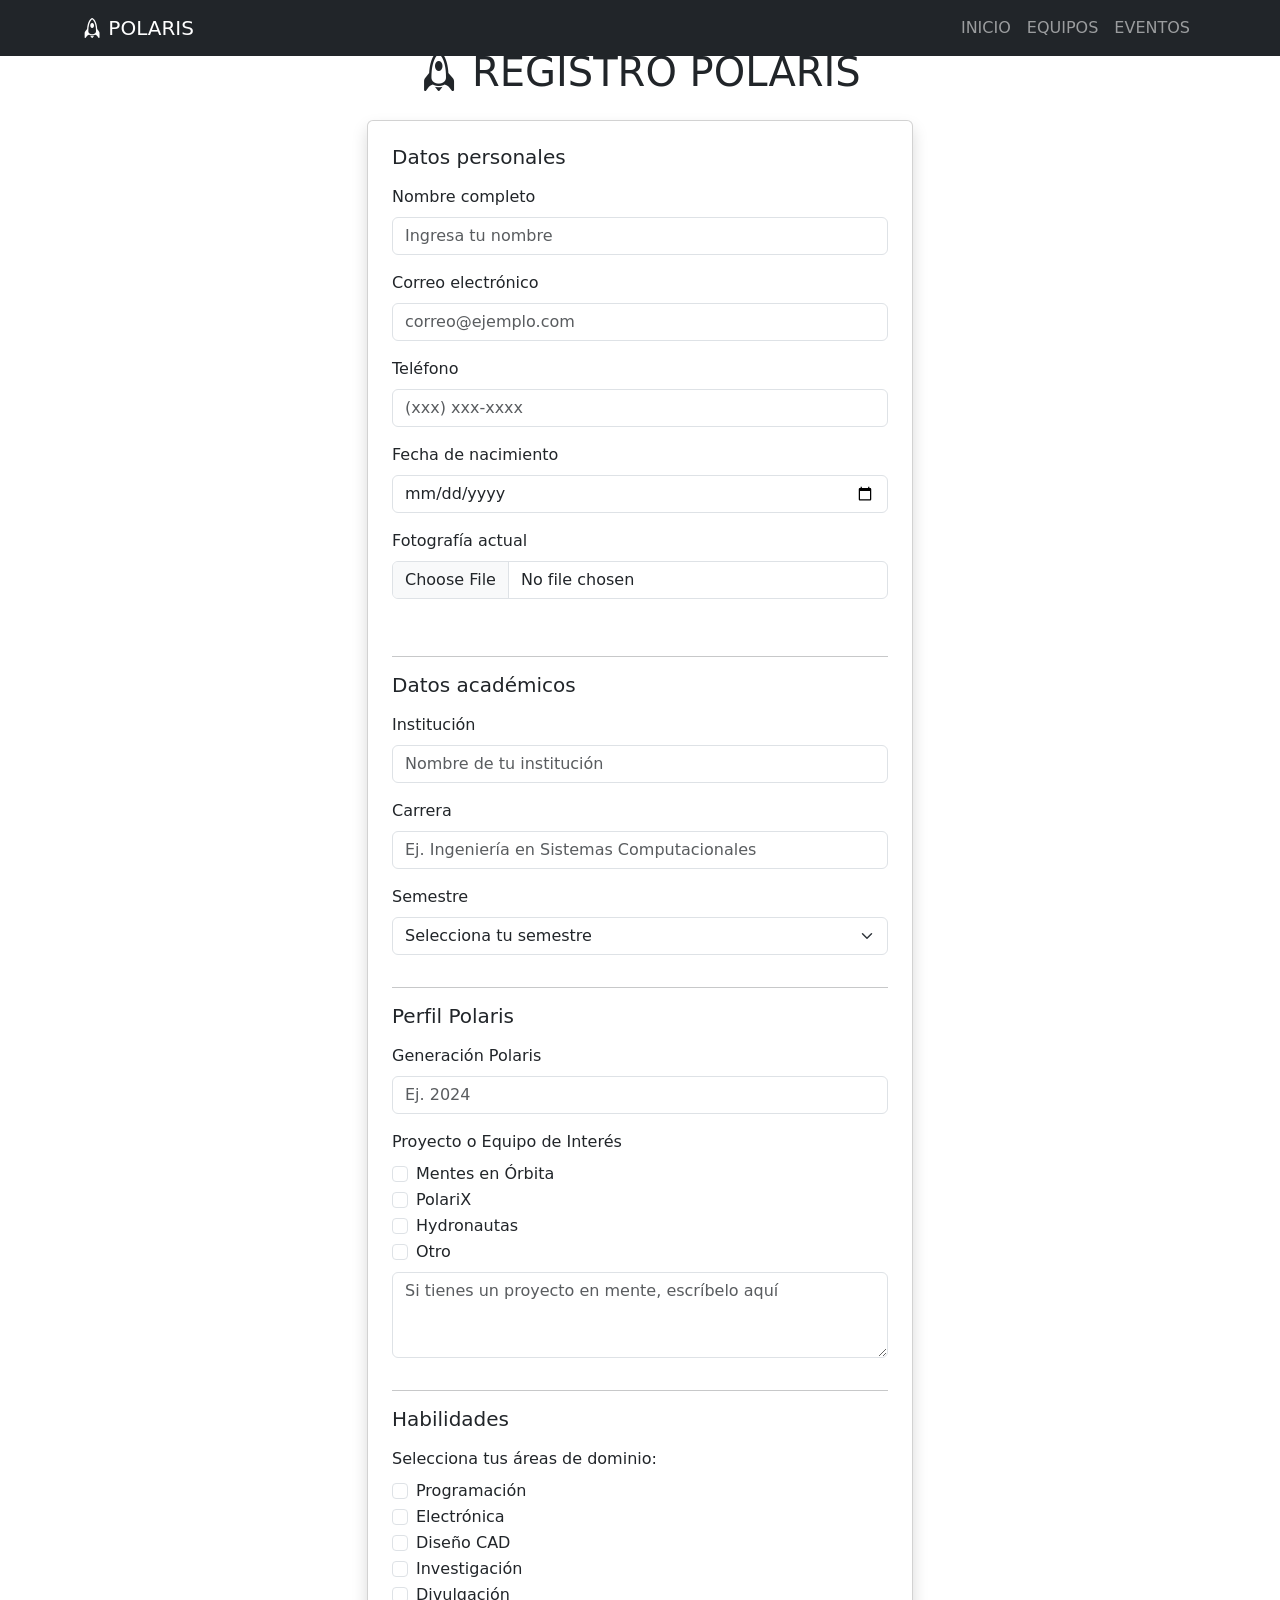
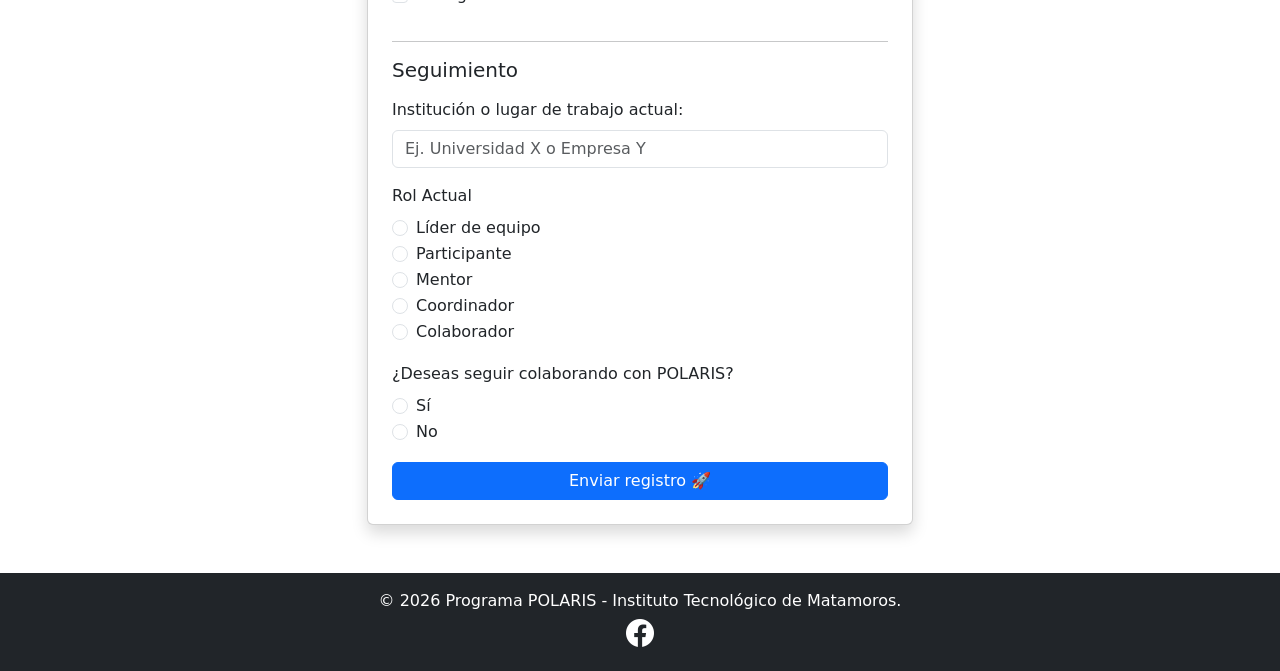
==== registro.html @ 846aed20 "feat: agregar inputs avanzados al formulario de membresía POLARIS" ====
<!DOCTYPE html>
<html lang="es">
    <head>
        <meta charset="UTF-8">
        <meta name="viewport" content="width=device-width, initial-scale=1.0">
        <title>Registro POLARIS</title>
        <link href="https://cdn.jsdelivr.net/npm/bootstrap@5.3.2/dist/css/bootstrap.min.css" rel="stylesheet">
        <link rel="stylesheet" href="https://cdn.jsdelivr.net/npm/bootstrap-icons@1.11.0/font/bootstrap-icons.css">
        <link rel="stylesheet" href="CSS/styles.css">
    </head>

    <body class="registro-page">
        <!-- Navbar -->
        <nav class="navbar navbar-expand-lg navbar-dark bg-dark fixed-top">
            <div class="container">
                <a class="navbar-brand" href="#">
                    <i class="bi bi-rocket"></i> POLARIS
                </a>

                <button class="navbar-toggler" type="button" data-bs-toggle="collapse" data-bs-target="#menu">
                    <span class="navbar-toggler-icon"></span>
                </button>

                <div class="collapse navbar-collapse" id="menu">
                    <ul class="navbar-nav ms-auto">
                        <li class="nav-item"><a class="nav-link" href="index.html">INICIO</a></li>
                        <li class="nav-item"><a class="nav-link" href="#equipos">EQUIPOS</a></li>
                        <li class="nav-item"><a class="nav-link" href="#eventos">EVENTOS</a></li>
                    </ul>
                </div>
            </div>
        </nav>

                     <!-- Formulario -->
                    <section class="py-5">
                        <div class="container">
                        <h1 class="text-center mb-4 bi-rocket titulo-registroP"> REGISTRO POLARIS </h1>
                        <div class="row justify-content-center">
                            <div class="col-md-6">
                                <form class="card p-4 shadow">

                    <!-- Datos personales -->
                    <h5 class="mb-3">Datos personales</h5>

                    <div class="mb-3">
                        <label class="form-label">Nombre completo</label>
                        <input type="text" class="form-control" placeholder="Ingresa tu nombre" required>
                    </div>

                    <div class="mb-3">
                        <label class="form-label">Correo electrónico</label>
                        <input type="email" class="form-control" placeholder="correo@ejemplo.com" required>
                    </div>

                    <div class="mb-3">
                        <label class="form-label">Teléfono</label>
                        <input type="tel" class="form-control" placeholder="(xxx) xxx-xxxx" required>
                    </div>

                    <div class="mb-3">
                        <label class="form-label">Fecha de nacimiento</label>
                        <input type="date" class="form-control" required>
                    </div>
                
                    <div class="mb-3">
                        <label class="form-label">Fotografía actual</label>
                        <input type="file" class="form-control" accept="image/*">
                        <div class="form-text text-white">Sube una foto tipo perfil (JPG o PNG)</div>
                    </div> <hr>

                    <!-- Datos académicos -->
                    <h5 class="mb-3">Datos académicos</h5>

                    <div class="mb-3">
                        <label class="form-label">Institución</label>
                        <input type="text" class="form-control" placeholder="Nombre de tu institución" required>
                    </div>

                    <div class="mb-3">
                        <label class="form-label">Carrera</label>
                        <input type="text" class="form-control" placeholder="Ej. Ingeniería en Sistemas Computacionales" required>
                    </div>
                    
                    <div class="mb-3">
                        <label class="form-label">Semestre</label>
                        <select class="form-select" required>
                            <option selected disabled>Selecciona tu semestre</option>
                            <option>1er Semestre</option>
                            <option>2do Semestre</option>
                            <option>3er Semestre</option>
                            <option>4to Semestre</option>
                            <option>5to Semestre</option>
                            <option>6to Semestre</option>
                            <option>7mo Semestre</option>
                            <option>8vo Semestre</option>
                            <option>9no Semestre</option>
                            <option>10mo Semestre</option>
                            <option>11vo Semestre</option>
                            <option>12vo Semestre</option>
                        </select>
                    </div>

                    <!-- Perfil Polaris -->
                    <hr>
                    <h5 class="mb-3">Perfil Polaris</h5>
                    
                    <div class="mb-3">
                        <label class="form-label">Generación Polaris</label>
                        <input type="number" class="form-control" placeholder="Ej. 2024" min="2000" max="2100" required>
                    </div>

                <div class="mb-3">
                    <div class="form-group">
                        <label class="form-label">Proyecto o Equipo de Interés</label>

                        <div class="form-check">
                            <input class="form-check-input" type="checkbox" name="equipo" id="orbita" value="orbita">
                            <label class="form-check-label" for="orbita">Mentes en Órbita</label>
                        </div>
                        
                        <div class="form-check">
                            <input class="form-check-input" type="checkbox" name="equipo" id="polarix" value="polarix">
                            <label class="form-check-label" for="polarix">PolariX</label>
                        </div>
                        
                        <div class="form-check">
                            <input class="form-check-input" type="checkbox" name="equipo" id="hydro" value="hydro">
                            <label class="form-check-label" for="hydro">Hydronautas</label>
                        </div>

                        <div class="form-check">
                            <input class="form-check-input" type="checkbox" name="equipo" id="otro" value="otro">
                            <label class="form-check-label" for="otro">Otro</label>
                        </div>

                        <textarea class="form-control mt-2" rows="3" placeholder="Si tienes un proyecto en mente, escríbelo aquí"></textarea>
                    </div>
                </div>

                    <!-- Habilidades -->
                    <hr>
                    <h5 class="mb-3">Habilidades</h5>
                    <div class="mb-3">
                        <div class="form-group">
                            <label class="form-label">Selecciona tus áreas de dominio:</label>
                            <div class="checkbox-group">

                                <div class="form-check">
                                    <input class="form-check-input" type="checkbox" id="fprogramacion" name="habilidades" value="programacion">
                                    <label class="form-check-label" for="fprogramacion">Programación</label>
                                </div>

                                <div class="form-check">
                                    <input class="form-check-input" type="checkbox" id="felectronica" name="habilidades" value="electronica">
                                    <label class="form-check-label" for="felectronica">Electrónica</label>
                                </div>

                                <div class="form-check">
                                    <input class="form-check-input" type="checkbox" id="fcad" name="habilidades" value="cad">
                                    <label class="form-check-label" for="fcad">Diseño CAD</label>
                                </div>

                                <div class="form-check">
                                    <input class="form-check-input" type="checkbox" id="finvestigacion" name="habilidades" value="investigacion">
                                    <label class="form-check-label" for="finvestigacion">Investigación</label>
                                </div>

                                <div class="form-check">
                                    <input class="form-check-input" type="checkbox" id="fdivulgacion" name="habilidades" value="divulgacion">
                                    <label class="form-check-label" for="fdivulgacion">Divulgación</label>
                                </div>

                            </div>
                        </div>
                    </div>
                    
                    <!-- Seguimiento -->
                    <hr><h5 class="mb-3">Seguimiento</h5>

                    <div class="mb-3">
                        <label class="form-label">Institución o lugar de trabajo actual:</label>
                        <input type="text" class="form-control" placeholder="Ej. Universidad X o Empresa Y" required>
                    </div> 

                    <div class="mb-3">
                        <label class="form-label">Rol Actual</label>

                        <div class="form-check">
                            <input class="form-check-input" type="radio" name="rol" value="lider">
                            <label class="form-check-label">Líder de equipo</label>
                        </div>

                        <div class="form-check">
                            <input class="form-check-input" type="radio" name="rol" value="participante">
                            <label class="form-check-label">Participante</label>
                        </div>

                        <div class="form-check">
                            <input class="form-check-input" type="radio" name="rol" value="mentor">
                            <label class="form-check-label">Mentor</label>
                        </div>

                        <div class="form-check">
                            <input class="form-check-input" type="radio" name="rol" value="coordinador">
                            <label class="form-check-label">Coordinador</label>
                        </div>

                        <div class="form-check">
                            <input class="form-check-input" type="radio" name="rol" value="colaborador">
                            <label class="form-check-label">Colaborador</label>
                        </div>

                    </div> 

                    <div class="mb-3">
                        <label class="form-label">¿Deseas seguir colaborando con POLARIS?</label>

                        <div class="form-check">
                            <input class="form-check-input" type="radio" name="interes" value="si">
                            <label class="form-check-label">Sí</label>
                        </div>

                        <div class="form-check">
                            <input class="form-check-input" type="radio" name="interes" value="no">
                            <label class="form-check-label">No</label>
                        </div>
                    </div> 
                    <div class="d-grid">
                        <button type="submit" class="btn btn-primary">Enviar registro 🚀</button>
                    </div>
                </form>
            </div>
        </div>
    </div>
</section>

        <!-- Footer -->
        <footer class="bg-dark text-white text-center py-3">
            <p class="mb-0">© 2026 Programa POLARIS - Instituto Tecnológico de Matamoros.</p>
            <div class="d-flex gap-3 justify-content-center">
                <a href="https://www.facebook.com/TecNM.Matamoros" class="text-white fs-3">
                    <i class="bi bi-facebook"></i>
                </a>
            </div>
        </footer>

        <script src="https://cdn.jsdelivr.net/npm/bootstrap@5.3.2/dist/js/bootstrap.bundle.min.js"></script>

    </body>
</html>
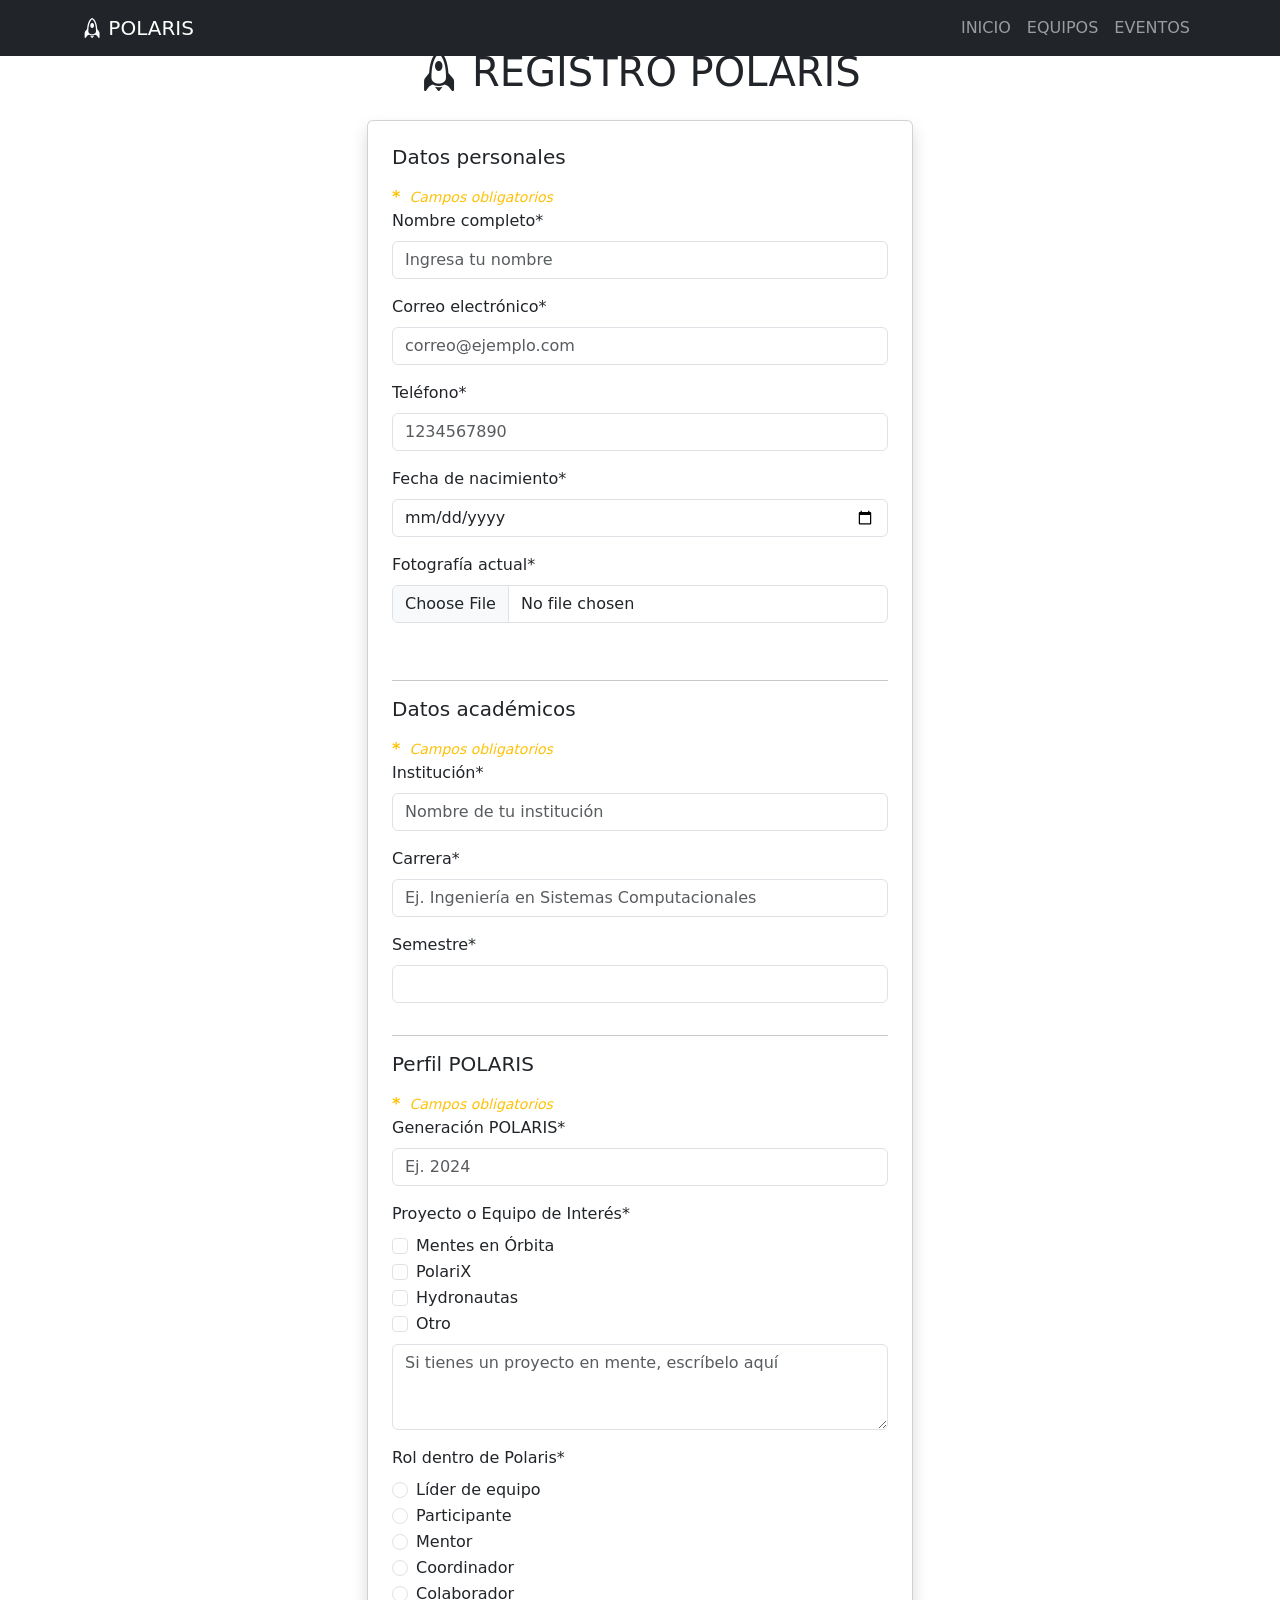
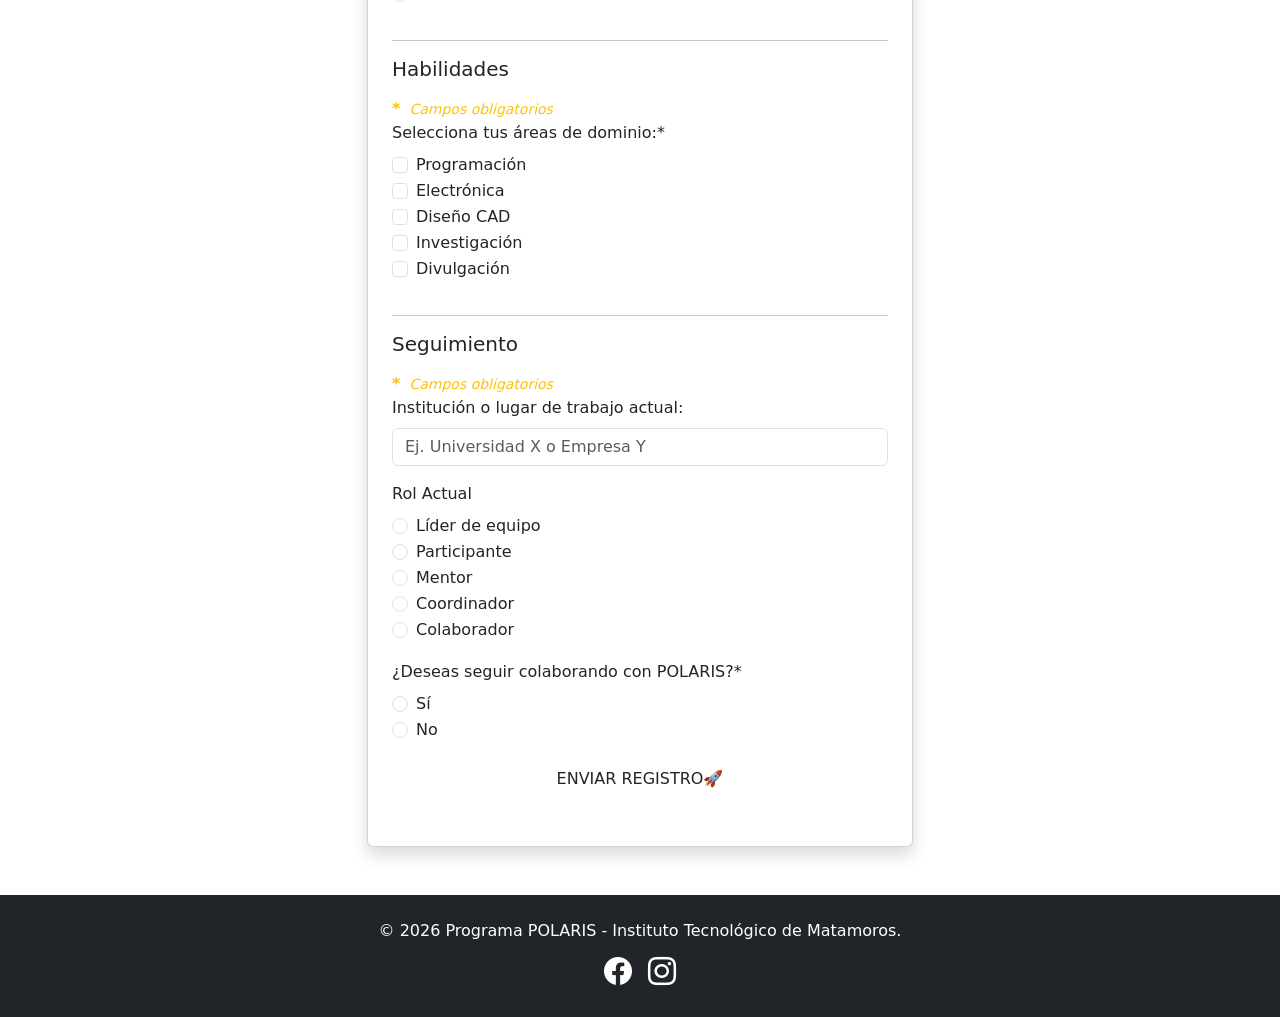
==== commit 93cd6ada: "feat: Implementar validación HTML en formulario POLARIS" ====
--- a/registro.html
+++ b/registro.html
@@ -10,11 +10,12 @@
     </head>
 
     <body class="registro-page">
+
         <!-- Navbar -->
         <nav class="navbar navbar-expand-lg navbar-dark bg-dark fixed-top">
             <div class="container">
-                <a class="navbar-brand" href="#">
-                    <i class="bi bi-rocket"></i> POLARIS
+                <a class="navbar-brand" href="index.html">
+                    <i class="bi bi-rocket"></i> POLARIS 
                 </a>
 
                 <button class="navbar-toggler" type="button" data-bs-toggle="collapse" data-bs-target="#menu">
@@ -37,81 +38,83 @@
                         <h1 class="text-center mb-4 bi-rocket titulo-registroP"> REGISTRO POLARIS </h1>
                         <div class="row justify-content-center">
                             <div class="col-md-6">
-                                <form class="card p-4 shadow">
+                                <form id="formRegistro" class="card p-4 shadow" >
 
                     <!-- Datos personales -->
                     <h5 class="mb-3">Datos personales</h5>
-
-                    <div class="mb-3">
-                        <label class="form-label">Nombre completo</label>
+                    
+                    <div class="d-inline-block text-warning">
+                        <span class="fw-bold me-1">*</span>
+                        <i><small>Campos obligatorios</small></i>
+                    </div>
+
+                    <div class="mb-3">
+                        <label class="form-label">Nombre completo<span class="campo-obligatorio">*</span></label>
                         <input type="text" class="form-control" placeholder="Ingresa tu nombre" required>
                     </div>
 
                     <div class="mb-3">
-                        <label class="form-label">Correo electrónico</label>
+                        <label class="form-label">Correo electrónico<span class="campo-obligatorio">*</span></label>
                         <input type="email" class="form-control" placeholder="correo@ejemplo.com" required>
                     </div>
 
                     <div class="mb-3">
-                        <label class="form-label">Teléfono</label>
-                        <input type="tel" class="form-control" placeholder="(xxx) xxx-xxxx" required>
-                    </div>
-
-                    <div class="mb-3">
-                        <label class="form-label">Fecha de nacimiento</label>
+                        <label class="form-label">Teléfono<span class="campo-obligatorio">*</span></label>
+                        <input type="tel" class="form-control" pattern="[0-9]{10}" placeholder="1234567890" required>
+                    </div>
+
+                    <div class="mb-3">
+                        <label class="form-label">Fecha de nacimiento<span class="campo-obligatorio">*</span></label>
                         <input type="date" class="form-control" required>
                     </div>
                 
                     <div class="mb-3">
-                        <label class="form-label">Fotografía actual</label>
-                        <input type="file" class="form-control" accept="image/*">
+                        <label class="form-label">Fotografía actual<span class="campo-obligatorio">*</span></label>
+                        <input type="file" class="form-control" accept="image/*" required>
                         <div class="form-text text-white">Sube una foto tipo perfil (JPG o PNG)</div>
                     </div> <hr>
 
                     <!-- Datos académicos -->
                     <h5 class="mb-3">Datos académicos</h5>
 
-                    <div class="mb-3">
-                        <label class="form-label">Institución</label>
+                    <div class="d-inline-block text-warning">
+                        <span class="fw-bold me-1">*</span>
+                        <i><small>Campos obligatorios</small></i>
+                    </div>
+
+                    <div class="mb-3">
+                        <label class="form-label">Institución<span class="campo-obligatorio">*</span></label>
                         <input type="text" class="form-control" placeholder="Nombre de tu institución" required>
                     </div>
 
                     <div class="mb-3">
-                        <label class="form-label">Carrera</label>
+                        <label class="form-label">Carrera<span class="campo-obligatorio">*</span></label>
                         <input type="text" class="form-control" placeholder="Ej. Ingeniería en Sistemas Computacionales" required>
                     </div>
                     
-                    <div class="mb-3">
-                        <label class="form-label">Semestre</label>
-                        <select class="form-select" required>
-                            <option selected disabled>Selecciona tu semestre</option>
-                            <option>1er Semestre</option>
-                            <option>2do Semestre</option>
-                            <option>3er Semestre</option>
-                            <option>4to Semestre</option>
-                            <option>5to Semestre</option>
-                            <option>6to Semestre</option>
-                            <option>7mo Semestre</option>
-                            <option>8vo Semestre</option>
-                            <option>9no Semestre</option>
-                            <option>10mo Semestre</option>
-                            <option>11vo Semestre</option>
-                            <option>12vo Semestre</option>
-                        </select>
-                    </div>
+                   <div class="mb-3">
+                        <label class="form-label">Semestre<span class="campo-obligatorio">*</span></label>
+                        <input type="number" class="form-control" min="1" max="12" required>
+                    </div>
+                    
 
                     <!-- Perfil Polaris -->
                     <hr>
-                    <h5 class="mb-3">Perfil Polaris</h5>
-                    
-                    <div class="mb-3">
-                        <label class="form-label">Generación Polaris</label>
+                    <h5 class="mb-3">Perfil POLARIS</h5>
+                    
+                    <div class="d-inline-block text-warning">
+                        <span class="fw-bold me-1">*</span>
+                        <i><small>Campos obligatorios</small></i>
+                    </div>
+
+                    <div class="mb-3">
+                        <label class="form-label">Generación POLARIS<span class="campo-obligatorio">*</span></label>
                         <input type="number" class="form-control" placeholder="Ej. 2024" min="2000" max="2100" required>
                     </div>
 
                 <div class="mb-3">
                     <div class="form-group">
-                        <label class="form-label">Proyecto o Equipo de Interés</label>
+                        <label class="form-label">Proyecto o Equipo de Interés<span class="campo-obligatorio" >*</span></label>
 
                         <div class="form-check">
                             <input class="form-check-input" type="checkbox" name="equipo" id="orbita" value="orbita">
@@ -132,17 +135,53 @@
                             <input class="form-check-input" type="checkbox" name="equipo" id="otro" value="otro">
                             <label class="form-check-label" for="otro">Otro</label>
                         </div>
-
-                        <textarea class="form-control mt-2" rows="3" placeholder="Si tienes un proyecto en mente, escríbelo aquí"></textarea>
+                        <textarea name="otro_texto" class="form-control mt-2" rows="3" 
+                        placeholder="Si tienes un proyecto en mente, escríbelo aquí"></textarea>
                     </div>
                 </div>
+
+                    <div class="mb-3">
+                        <label class="form-label">Rol dentro de Polaris<span class="campo-obligatorio">*</span></label>
+                       
+                        <div class="form-check">
+                            <input class="form-check-input" type="radio" name="rolpolaris" value="lider" required>
+                            <label class="form-check-label">Líder de equipo</label>
+                        </div>
+
+                        <div class="form-check">
+                            <input class="form-check-input" type="radio" name="rolpolaris" value="participante">
+                            <label class="form-check-label">Participante</label>
+                        </div>
+
+                        <div class="form-check">
+                            <input class="form-check-input" type="radio" name="rolpolaris" value="mentor">
+                            <label class="form-check-label">Mentor</label>
+                        </div>
+
+                        <div class="form-check">
+                            <input class="form-check-input" type="radio" name="rolpolaris" value="coordinador">
+                            <label class="form-check-label">Coordinador</label>
+                        </div>
+
+                        <div class="form-check">
+                            <input class="form-check-input" type="radio" name="rolpolaris" value="colaborador">
+                            <label class="form-check-label">Colaborador</label>
+                        </div>
+
+                    </div> 
 
                     <!-- Habilidades -->
                     <hr>
                     <h5 class="mb-3">Habilidades</h5>
+
+                    <div class="d-inline-block text-warning">
+                        <span class="fw-bold me-1">*</span>
+                        <i><small>Campos obligatorios</small></i>
+                    </div>
+
                     <div class="mb-3">
                         <div class="form-group">
-                            <label class="form-label">Selecciona tus áreas de dominio:</label>
+                            <label class="form-label">Selecciona tus áreas de dominio:<span class="campo-obligatorio">*</span></label>
                             <div class="checkbox-group">
 
                                 <div class="form-check">
@@ -177,9 +216,14 @@
                     <!-- Seguimiento -->
                     <hr><h5 class="mb-3">Seguimiento</h5>
 
+                    <div class="d-inline-block text-warning">
+                        <span class="fw-bold me-1">*</span>
+                        <i><small>Campos obligatorios</small></i>
+                    </div>
+
                     <div class="mb-3">
                         <label class="form-label">Institución o lugar de trabajo actual:</label>
-                        <input type="text" class="form-control" placeholder="Ej. Universidad X o Empresa Y" required>
+                        <input type="text" class="form-control" placeholder="Ej. Universidad X o Empresa Y" maxlength="100">
                     </div> 
 
                     <div class="mb-3">
@@ -213,21 +257,23 @@
                     </div> 
 
                     <div class="mb-3">
-                        <label class="form-label">¿Deseas seguir colaborando con POLARIS?</label>
-
-                        <div class="form-check">
-                            <input class="form-check-input" type="radio" name="interes" value="si">
+                        <label class="form-label">¿Deseas seguir colaborando con POLARIS?<span class="campo-obligatorio">*</span></label>
+
+                        <div class="form-check">
+                            <input class="form-check-input" type="radio" name="interes" value="si" required>
                             <label class="form-check-label">Sí</label>
                         </div>
 
                         <div class="form-check">
-                            <input class="form-check-input" type="radio" name="interes" value="no">
+                            <input class="form-check-input" type="radio" name="interes" value="no" required>
                             <label class="form-check-label">No</label>
                         </div>
                     </div> 
                     <div class="d-grid">
-                        <button type="submit" class="btn btn-primary">Enviar registro 🚀</button>
-                    </div>
+                        <button type="submit" class="btn btn-registro">ENVIAR REGISTRO🚀</button>
+                    </div>
+                    <br>
+                    
                 </form>
             </div>
         </div>
@@ -235,15 +281,21 @@
 </section>
 
         <!-- Footer -->
-        <footer class="bg-dark text-white text-center py-3">
-            <p class="mb-0">© 2026 Programa POLARIS - Instituto Tecnológico de Matamoros.</p>
+        <footer class="bg-dark text-white text-center py-4">
+        <div class="container">
+            <p class="mb-2">© 2026 Programa POLARIS - Instituto Tecnológico de Matamoros.</p>
             <div class="d-flex gap-3 justify-content-center">
                 <a href="https://www.facebook.com/TecNM.Matamoros" class="text-white fs-3">
                     <i class="bi bi-facebook"></i>
                 </a>
+                <a href="https://www.instagram.com/tecnm.matamoros/" class="text-white fs-3">
+                    <i class="bi bi-instagram"></i>
+                </a>
             </div>
-        </footer>
-
+        </div>
+    </footer>
+
+        <script src="/JS/validaciones.js"></script>
         <script src="https://cdn.jsdelivr.net/npm/bootstrap@5.3.2/dist/js/bootstrap.bundle.min.js"></script>
 
     </body>
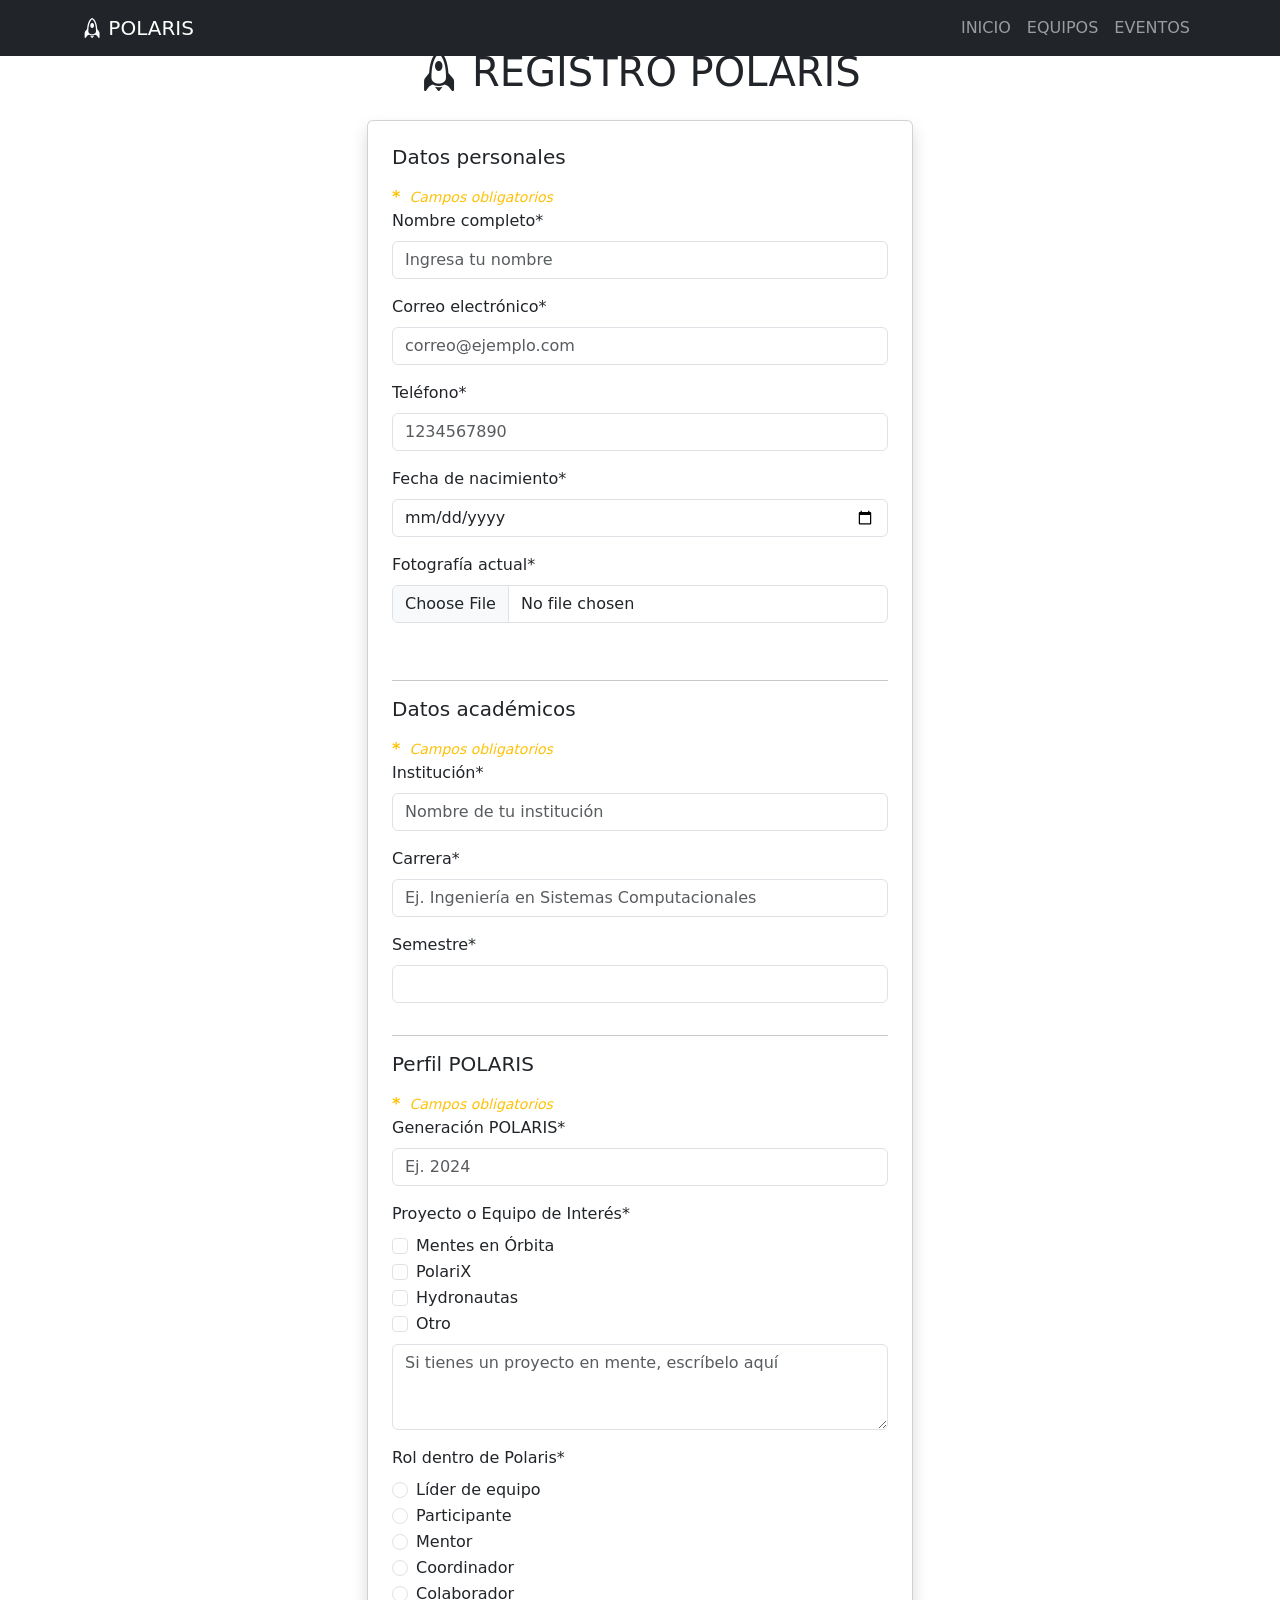
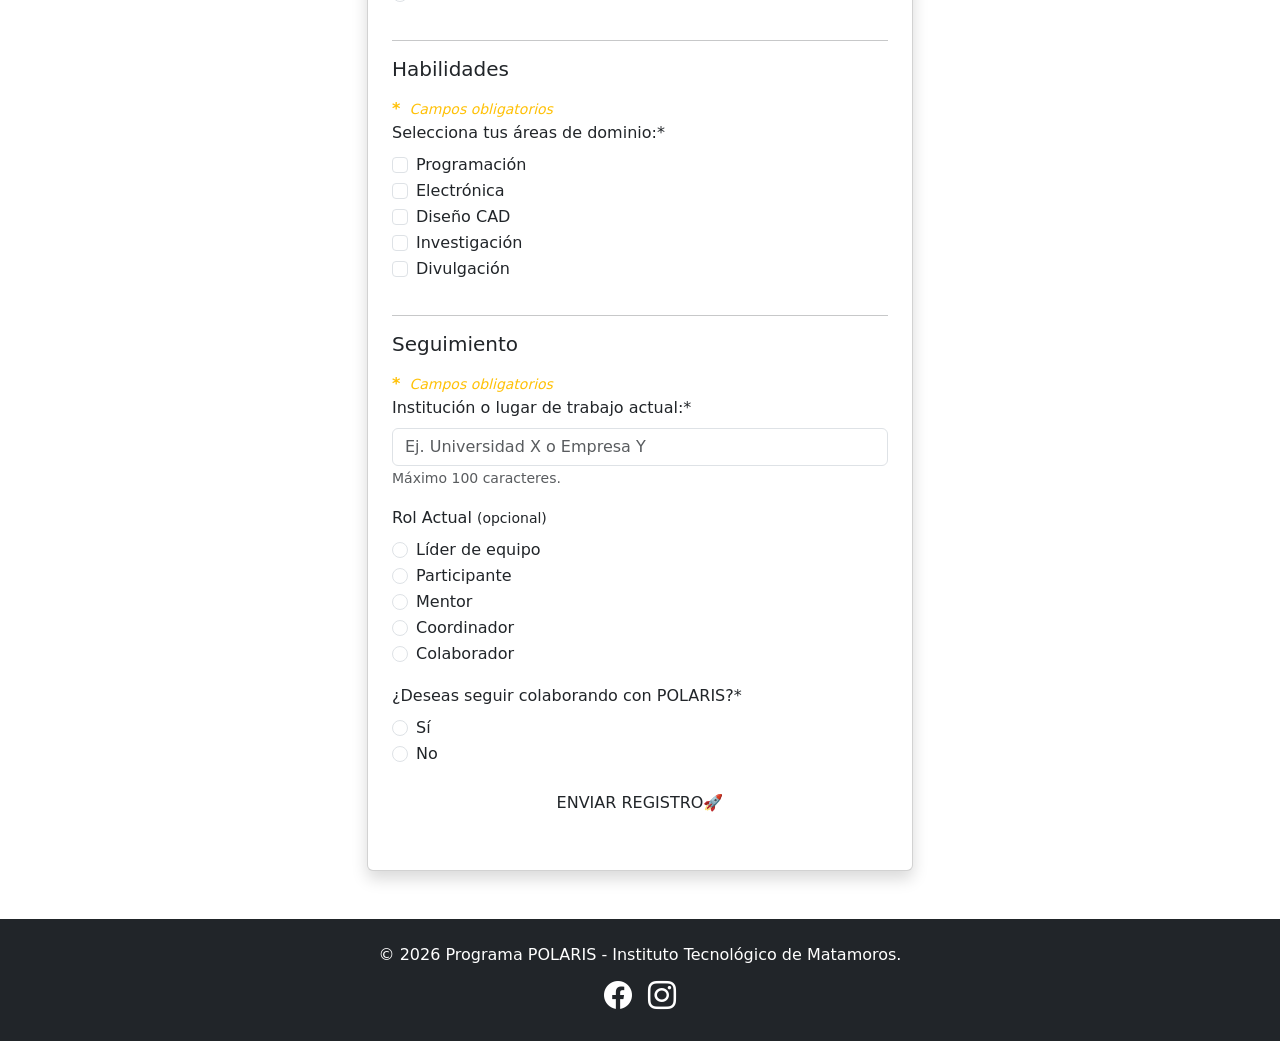
==== commit 83fd9341: "feat: agregar validación con JavaScript al formulario POLARIS" ====
--- a/registro.html
+++ b/registro.html
@@ -222,12 +222,13 @@
                     </div>
 
                     <div class="mb-3">
-                        <label class="form-label">Institución o lugar de trabajo actual:</label>
-                        <input type="text" class="form-control" placeholder="Ej. Universidad X o Empresa Y" maxlength="100">
+                        <label class="form-label">Institución o lugar de trabajo actual:<span class="campo-obligatorio">*</span></label>
+                        <input id="institucionTrabajo" type="text" class="form-control" placeholder="Ej. Universidad X o Empresa Y" maxlength="100" required>
+                        <small class="form-text text-muted">Máximo 100 caracteres.</small>
                     </div> 
 
                     <div class="mb-3">
-                        <label class="form-label">Rol Actual</label>
+                        <label class="form-label">Rol Actual <small>(opcional)</small></label>
 
                         <div class="form-check">
                             <input class="form-check-input" type="radio" name="rol" value="lider">
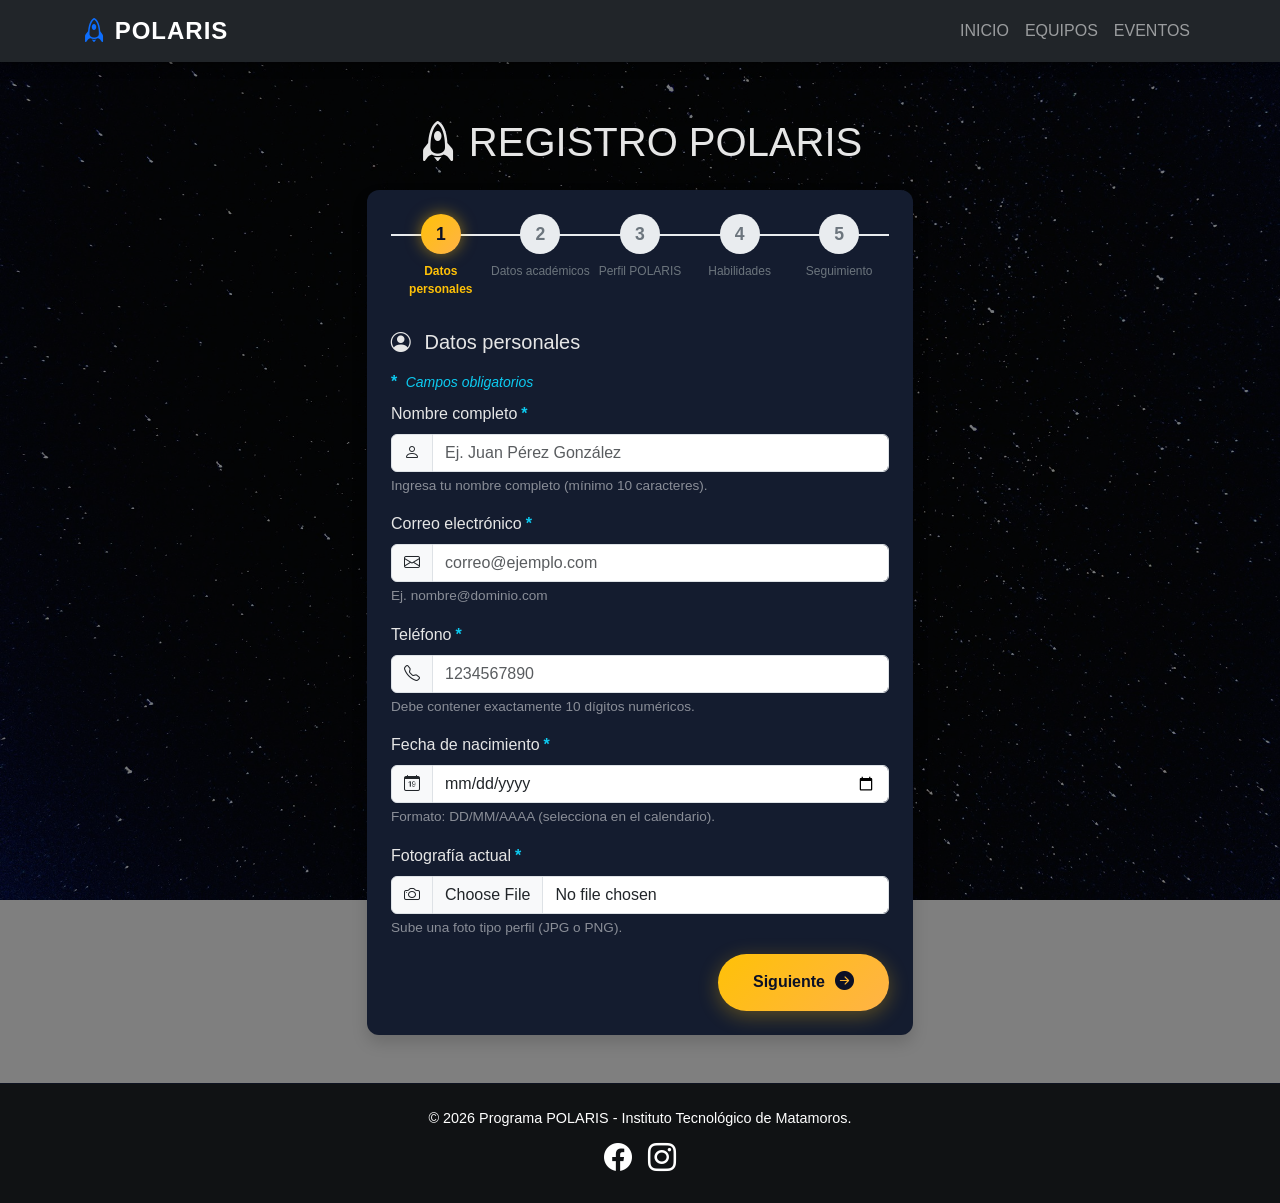
==== commit 63b17515: "feat: mejorar experiencia de usuario (UX) en formulario POLARIS" ====
--- a/registro.html
+++ b/registro.html
@@ -6,7 +6,7 @@
         <title>Registro POLARIS</title>
         <link href="https://cdn.jsdelivr.net/npm/bootstrap@5.3.2/dist/css/bootstrap.min.css" rel="stylesheet">
         <link rel="stylesheet" href="https://cdn.jsdelivr.net/npm/bootstrap-icons@1.11.0/font/bootstrap-icons.css">
-        <link rel="stylesheet" href="CSS/styles.css">
+        <link rel="stylesheet" href="css/styles.css">
     </head>
 
     <body class="registro-page">
@@ -32,253 +32,361 @@
             </div>
         </nav>
 
-                     <!-- Formulario -->
-                    <section class="py-5">
-                        <div class="container">
-                        <h1 class="text-center mb-4 bi-rocket titulo-registroP"> REGISTRO POLARIS </h1>
-                        <div class="row justify-content-center">
-                            <div class="col-md-6">
-                                <form id="formRegistro" class="card p-4 shadow" >
-
-                    <!-- Datos personales -->
-                    <h5 class="mb-3">Datos personales</h5>
-                    
-                    <div class="d-inline-block text-warning">
-                        <span class="fw-bold me-1">*</span>
-                        <i><small>Campos obligatorios</small></i>
-                    </div>
-
-                    <div class="mb-3">
-                        <label class="form-label">Nombre completo<span class="campo-obligatorio">*</span></label>
-                        <input type="text" class="form-control" placeholder="Ingresa tu nombre" required>
-                    </div>
-
-                    <div class="mb-3">
-                        <label class="form-label">Correo electrónico<span class="campo-obligatorio">*</span></label>
-                        <input type="email" class="form-control" placeholder="correo@ejemplo.com" required>
-                    </div>
-
-                    <div class="mb-3">
-                        <label class="form-label">Teléfono<span class="campo-obligatorio">*</span></label>
-                        <input type="tel" class="form-control" pattern="[0-9]{10}" placeholder="1234567890" required>
-                    </div>
-
-                    <div class="mb-3">
-                        <label class="form-label">Fecha de nacimiento<span class="campo-obligatorio">*</span></label>
-                        <input type="date" class="form-control" required>
-                    </div>
-                
-                    <div class="mb-3">
-                        <label class="form-label">Fotografía actual<span class="campo-obligatorio">*</span></label>
+        <!-- Formulario -->
+        <section class="py-5">
+            <div class="container">   
+            <h1 class="text-center mb-4 bi-rocket titulo-registroP"> REGISTRO POLARIS </h1>
+            <div class="row justify-content-center">
+            <div class="col-md-6">
+        <form id="formRegistro" class="card p-4 shadow">
+
+            <!-- Indicadores de pasos -->
+            <div class="contenedor-pasos">
+                <div class="paso-item activo" data-paso="1">
+                    <div class="circulo-paso">1</div>
+                    <span class="etiqueta-paso">Datos personales</span>
+                </div>
+
+                <div class="paso-item" data-paso="2">
+                    <div class="circulo-paso">2</div>
+                    <span class="etiqueta-paso">Datos académicos</span>
+                </div>
+
+                <div class="paso-item" data-paso="3">
+                    <div class="circulo-paso">3</div>
+                    <span class="etiqueta-paso">Perfil POLARIS</span>
+                </div>
+
+                <div class="paso-item" data-paso="4">
+                    <div class="circulo-paso">4</div>
+                    <span class="etiqueta-paso">Habilidades</span>
+                </div>
+
+                <div class="paso-item" data-paso="5">
+                    <div class="circulo-paso">5</div>
+                    <span class="etiqueta-paso">Seguimiento</span>
+                </div>
+            </div>
+
+            <!-- Datos personales -->
+            <div class="form-step" id="step-1">
+                <h5 class="mb-3"><i class="bi bi-person-circle me-2"></i> Datos personales</h5>
+
+                <div class="d-inline-block text-info mb-2">
+                    <span class="fw-bold me-1">*</span>
+                    <i><small>Campos obligatorios</small></i>
+                </div>
+                
+                <div class="mb-3">
+                    <label class="form-label">Nombre completo<span class="campo-obligatorio">*</span></label>
+                    <div class="input-group">
+                        <span class="input-group-text"><i class="bi bi-person"></i></span>
+                        <input type="text" class="form-control" id="nombreCompleto" placeholder="Ej. Juan Pérez González" required>
+                    </div>
+                    <div class="form-text text-white-50">Ingresa tu nombre completo (mínimo 10 caracteres).</div>
+                </div>
+                
+                <div class="mb-3">
+                    <label class="form-label">Correo electrónico<span class="campo-obligatorio">*</span></label>
+                    <div class="input-group">
+                        <span class="input-group-text"><i class="bi bi-envelope"></i></span>
+                        <input type="email" class="form-control" id="correo" placeholder="correo@ejemplo.com" required>
+                    </div>
+                    <div class="form-text text-white-50">Ej. nombre@dominio.com</div>
+                </div>
+                
+                <div class="mb-3">
+                    <label class="form-label">Teléfono<span class="campo-obligatorio">*</span></label>
+                    <div class="input-group">
+                        <span class="input-group-text"><i class="bi bi-telephone"></i></span>
+                        <input type="tel" class="form-control" id="telefono" pattern="[0-9]{10}" placeholder="1234567890" required>
+                    </div>
+                    <div class="form-text text-white-50">Debe contener exactamente 10 dígitos numéricos.</div>
+                </div>
+                
+                <div class="mb-3">
+                    <label class="form-label">Fecha de nacimiento<span class="campo-obligatorio">*</span></label>
+                    <div class="input-group">
+                        <span class="input-group-text"><i class="bi bi-calendar-date"></i></span>
+                        <input type="date" class="form-control" id="fechaNacimiento" required>
+                    </div>
+                    <div class="form-text text-white-50">Formato: DD/MM/AAAA (selecciona en el calendario).</div>
+                </div>
+                
+                <div class="mb-3">
+                    <label class="form-label">Fotografía actual<span class="campo-obligatorio">*</span></label>
+                    <div class="input-group">
+                        <span class="input-group-text"><i class="bi bi-camera"></i></span>
                         <input type="file" class="form-control" accept="image/*" required>
-                        <div class="form-text text-white">Sube una foto tipo perfil (JPG o PNG)</div>
-                    </div> <hr>
-
-                    <!-- Datos académicos -->
-                    <h5 class="mb-3">Datos académicos</h5>
-
-                    <div class="d-inline-block text-warning">
-                        <span class="fw-bold me-1">*</span>
-                        <i><small>Campos obligatorios</small></i>
-                    </div>
-
-                    <div class="mb-3">
-                        <label class="form-label">Institución<span class="campo-obligatorio">*</span></label>
-                        <input type="text" class="form-control" placeholder="Nombre de tu institución" required>
-                    </div>
-
-                    <div class="mb-3">
-                        <label class="form-label">Carrera<span class="campo-obligatorio">*</span></label>
+                    </div>
+                    <div class="form-text text-white-50">Sube una foto tipo perfil (JPG o PNG).</div>
+                </div>
+                <div class="d-flex justify-content-end mt-3">
+                    <button type="button" class="boton-siguiente">
+                        Siguiente <i class="bi bi-arrow-right-circle-fill"></i>
+                    </button>
+                </div>
+            </div>
+        
+
+            <!-- Datos académicos -->
+            <div class="form-step" id="step-2" style="display: none;">
+                <h5 class="mb-3"><i class="bi bi-mortarboard-fill text-white me-2"></i>Datos académicos</h5>
+
+                <div class="d-inline-block text-info mb-2">
+                    <span class="fw-bold me-1">*</span>
+                    <i><small>Campos obligatorios</small></i>
+                </div>
+
+                <div class="mb-3">
+                    <label class="form-label">Institución<span class="campo-obligatorio">*</span></label>
+                    <div class="input-group">
+                        <span class="input-group-text"><i class="bi bi-building"></i></span>
+                        <input type="text" class="form-control" id="institucion" placeholder="Ej. Instituto Tecnológico de Matamoros" required>
+                    </div>
+                    <div class="form-text text-white-50">Nombre completo de tu universidad o institución educativa.</div>
+                </div>
+
+                <div class="mb-3">
+                    <label class="form-label">Carrera<span class="campo-obligatorio">*</span></label>
+                    <div class="input-group">
+                        <span class="input-group-text"><i class="bi bi-book"></i></span>
                         <input type="text" class="form-control" placeholder="Ej. Ingeniería en Sistemas Computacionales" required>
                     </div>
-                    
-                   <div class="mb-3">
-                        <label class="form-label">Semestre<span class="campo-obligatorio">*</span></label>
-                        <input type="number" class="form-control" min="1" max="12" required>
-                    </div>
-                    
-
-                    <!-- Perfil Polaris -->
-                    <hr>
-                    <h5 class="mb-3">Perfil POLARIS</h5>
-                    
-                    <div class="d-inline-block text-warning">
-                        <span class="fw-bold me-1">*</span>
-                        <i><small>Campos obligatorios</small></i>
-                    </div>
-
-                    <div class="mb-3">
-                        <label class="form-label">Generación POLARIS<span class="campo-obligatorio">*</span></label>
-                        <input type="number" class="form-control" placeholder="Ej. 2024" min="2000" max="2100" required>
-                    </div>
+                    <div class="form-text text-white-50">Escribe el nombre completo de tu carrera.</div>
+                </div>
+                
+                <div class="mb-3">
+                    <label class="form-label">Semestre<span class="campo-obligatorio">*</span></label>
+                    <div class="input-group">
+                        <span class="input-group-text"><i class="bi bi-calendar-week"></i></span>
+                        <input type="number" class="form-control" placeholder="Ej. 8" min="1" max="12" required>
+                    </div>
+                    <div class="form-text text-white-50">Escribe el semestre que estás cursando actualmente.</div>
+                </div>
+                <br>
+                <div class="d-flex justify-content-between mt-3">
+                    <button type="button" class="boton-anterior">
+                        <i class="bi bi-arrow-left-circle-fill"></i>Anterior
+                    </button>
+                    <button type="button" class="boton-siguiente">
+                        Siguiente<i class="bi bi-arrow-right-circle-fill"></i>
+                    </button>
+                </div>
+            </div>
+            
+            <!-- Perfil Polaris -->
+           <div class="form-step" id="step-3" style="display: none;">
+    <h5 class="mb-3">Perfil POLARIS</h5>
+
+    <div class="d-inline-block text-info mb-2">
+        <span class="fw-bold me-1">*</span>
+        <i><small>Campos obligatorios</small></i>
+    </div>
+
+    <!-- Generación POLARIS con input-group para ícono -->
+    <div class="mb-3">
+        <label class="form-label">Generación POLARIS<span class="campo-obligatorio">*</span></label>
+        <div class="input-group">
+            <span class="input-group-text"><i class="bi bi-calendar-event"></i></span>
+            <input type="number" class="form-control" placeholder="Ej. 2024" min="2000" max="2100" required>
+        </div>
+        <div class="form-text text-white-50">Año en el que iniciaste o te uniste al programa.</div>
+    </div>
+
+   <!-- Proyecto o equipo de interés -->
+<div class="mb-3">
+    <div class="form-group">
+        <label class="form-label">Proyecto o equipo de interés<span class="campo-obligatorio">*</span></label>
+        <div class="form-text text-white-50">Selecciona al menos un equipo o marca “Otro” para proponer tu idea (5‑50 palabras).</div>
+
+        <div class="form-check">
+            <input class="form-check-input" type="checkbox" name="equipo" id="orbita" value="orbita">
+            <label class="form-check-label" for="orbita">Mentes en Órbita</label>
+        </div>
+
+        <div class="form-check">
+            <input class="form-check-input" type="checkbox" name="equipo" id="polarix" value="polarix">
+            <label class="form-check-label" for="polarix">PolariX</label>
+        </div>
+
+        <div class="form-check">
+            <input class="form-check-input" type="checkbox" name="equipo" id="hydro" value="hydro">
+            <label class="form-check-label" for="hydro">Hydronautas</label>
+        </div>
+
+        <div class="form-check">
+            <input class="form-check-input" type="checkbox" name="equipo" id="otro" value="otro">
+            <label class="form-check-label" for="otro">Otro (describir propuesta)</label>
+        </div>
+
+        <!-- Textarea envuelto en input-group para mostrar el ícono -->
+        <div class="input-group mt-2">
+            <textarea name="otro_texto" id="otroTexto" class="form-control" rows="3" 
+                placeholder="Describe tu proyecto en 5 a 50 palabras" disabled></textarea>
+        </div>
+    </div>
+</div>
+            
+
+            
+
+    <!-- Rol dentro de Polaris -->
+    <div class="mb-3">
+        <label class="form-label">Rol dentro de Polaris<span class="campo-obligatorio">*</span></label>
+        <div class="form-text text-white-50">Elige el papel que desempeñas o aspiras a desempeñar en el programa.</div>
+        <div class="form-check">
+            <input class="form-check-input" type="radio" name="rolpolaris" value="lider" required>
+            <label class="form-check-label">Líder de equipo</label>
+        </div>
+        <div class="form-check">
+            <input class="form-check-input" type="radio" name="rolpolaris" value="participante">
+            <label class="form-check-label">Participante</label>
+        </div>
+        <div class="form-check">
+            <input class="form-check-input" type="radio" name="rolpolaris" value="mentor">
+            <label class="form-check-label">Mentor</label>
+        </div>
+        <div class="form-check">
+            <input class="form-check-input" type="radio" name="rolpolaris" value="coordinador">
+            <label class="form-check-label">Coordinador</label>
+        </div>
+        <div class="form-check">
+            <input class="form-check-input" type="radio" name="rolpolaris" value="colaborador">
+            <label class="form-check-label">Colaborador</label>
+        </div>
+    </div>
+
+    <br>
+    <div class="d-flex justify-content-between mt-3">
+        <button type="button" class="boton-anterior">
+            <i class="bi bi-arrow-left-circle-fill"></i> Anterior
+        </button>
+        <button type="button" class="boton-siguiente">
+            Siguiente <i class="bi bi-arrow-right-circle-fill"></i>
+        </button>
+    </div>
+</div>
+
+            <!-- Habilidades -->
+            <div class="form-step" id="step-4" style="display: none;">
+                <h5 class="mb-3">Habilidades</h5>
+
+                <div class="d-inline-block text-info mb-2">
+                    <span class="fw-bold me-1">*</span>
+                    <i><small>Campos obligatorios</small></i>
+                </div>
 
                 <div class="mb-3">
                     <div class="form-group">
-                        <label class="form-label">Proyecto o Equipo de Interés<span class="campo-obligatorio" >*</span></label>
-
-                        <div class="form-check">
-                            <input class="form-check-input" type="checkbox" name="equipo" id="orbita" value="orbita">
-                            <label class="form-check-label" for="orbita">Mentes en Órbita</label>
-                        </div>
-                        
-                        <div class="form-check">
-                            <input class="form-check-input" type="checkbox" name="equipo" id="polarix" value="polarix">
-                            <label class="form-check-label" for="polarix">PolariX</label>
-                        </div>
-                        
-                        <div class="form-check">
-                            <input class="form-check-input" type="checkbox" name="equipo" id="hydro" value="hydro">
-                            <label class="form-check-label" for="hydro">Hydronautas</label>
-                        </div>
-
-                        <div class="form-check">
-                            <input class="form-check-input" type="checkbox" name="equipo" id="otro" value="otro">
-                            <label class="form-check-label" for="otro">Otro</label>
-                        </div>
-                        <textarea name="otro_texto" class="form-control mt-2" rows="3" 
-                        placeholder="Si tienes un proyecto en mente, escríbelo aquí"></textarea>
-                    </div>
-                </div>
-
-                    <div class="mb-3">
-                        <label class="form-label">Rol dentro de Polaris<span class="campo-obligatorio">*</span></label>
-                       
-                        <div class="form-check">
-                            <input class="form-check-input" type="radio" name="rolpolaris" value="lider" required>
-                            <label class="form-check-label">Líder de equipo</label>
-                        </div>
-
-                        <div class="form-check">
-                            <input class="form-check-input" type="radio" name="rolpolaris" value="participante">
-                            <label class="form-check-label">Participante</label>
-                        </div>
-
-                        <div class="form-check">
-                            <input class="form-check-input" type="radio" name="rolpolaris" value="mentor">
-                            <label class="form-check-label">Mentor</label>
-                        </div>
-
-                        <div class="form-check">
-                            <input class="form-check-input" type="radio" name="rolpolaris" value="coordinador">
-                            <label class="form-check-label">Coordinador</label>
-                        </div>
-
-                        <div class="form-check">
-                            <input class="form-check-input" type="radio" name="rolpolaris" value="colaborador">
-                            <label class="form-check-label">Colaborador</label>
-                        </div>
-
-                    </div> 
-
-                    <!-- Habilidades -->
-                    <hr>
-                    <h5 class="mb-3">Habilidades</h5>
-
-                    <div class="d-inline-block text-warning">
-                        <span class="fw-bold me-1">*</span>
-                        <i><small>Campos obligatorios</small></i>
-                    </div>
-
-                    <div class="mb-3">
-                        <div class="form-group">
-                            <label class="form-label">Selecciona tus áreas de dominio:<span class="campo-obligatorio">*</span></label>
-                            <div class="checkbox-group">
-
-                                <div class="form-check">
-                                    <input class="form-check-input" type="checkbox" id="fprogramacion" name="habilidades" value="programacion">
-                                    <label class="form-check-label" for="fprogramacion">Programación</label>
-                                </div>
-
-                                <div class="form-check">
-                                    <input class="form-check-input" type="checkbox" id="felectronica" name="habilidades" value="electronica">
-                                    <label class="form-check-label" for="felectronica">Electrónica</label>
-                                </div>
-
-                                <div class="form-check">
-                                    <input class="form-check-input" type="checkbox" id="fcad" name="habilidades" value="cad">
-                                    <label class="form-check-label" for="fcad">Diseño CAD</label>
-                                </div>
-
-                                <div class="form-check">
-                                    <input class="form-check-input" type="checkbox" id="finvestigacion" name="habilidades" value="investigacion">
-                                    <label class="form-check-label" for="finvestigacion">Investigación</label>
-                                </div>
-
-                                <div class="form-check">
-                                    <input class="form-check-input" type="checkbox" id="fdivulgacion" name="habilidades" value="divulgacion">
-                                    <label class="form-check-label" for="fdivulgacion">Divulgación</label>
-                                </div>
-
+                        <label class="form-label">Selecciona tus áreas de dominio:<span class="campo-obligatorio">*</span></label>
+                        <div class="checkbox-group">
+
+                            <div class="form-check">
+                                <input class="form-check-input" type="checkbox" id="fprogramacion" name="habilidades" value="programacion">
+                                <label class="form-check-label" for="fprogramacion">Programación</label>
+                            </div>
+
+                            <div class="form-check">
+                                <input class="form-check-input" type="checkbox" id="felectronica" name="habilidades" value="electronica">
+                                <label class="form-check-label" for="felectronica">Electrónica</label>
+                            </div>
+
+                            <div class="form-check">
+                                <input class="form-check-input" type="checkbox" id="fcad" name="habilidades" value="cad">
+                                <label class="form-check-label" for="fcad">Diseño CAD</label>
+                            </div>
+
+                            <div class="form-check">
+                                <input class="form-check-input" type="checkbox" id="finvestigacion" name="habilidades" value="investigacion">
+                                <label class="form-check-label" for="finvestigacion">Investigación</label>
+                            </div>
+
+                            <div class="form-check">
+                                <input class="form-check-input" type="checkbox" id="fdivulgacion" name="habilidades" value="divulgacion">
+                                <label class="form-check-label" for="fdivulgacion">Divulgación</label>
                             </div>
                         </div>
                     </div>
-                    
-                    <!-- Seguimiento -->
-                    <hr><h5 class="mb-3">Seguimiento</h5>
-
-                    <div class="d-inline-block text-warning">
-                        <span class="fw-bold me-1">*</span>
-                        <i><small>Campos obligatorios</small></i>
-                    </div>
-
-                    <div class="mb-3">
-                        <label class="form-label">Institución o lugar de trabajo actual:<span class="campo-obligatorio">*</span></label>
-                        <input id="institucionTrabajo" type="text" class="form-control" placeholder="Ej. Universidad X o Empresa Y" maxlength="100" required>
-                        <small class="form-text text-muted">Máximo 100 caracteres.</small>
-                    </div> 
-
-                    <div class="mb-3">
-                        <label class="form-label">Rol Actual <small>(opcional)</small></label>
-
-                        <div class="form-check">
-                            <input class="form-check-input" type="radio" name="rol" value="lider">
-                            <label class="form-check-label">Líder de equipo</label>
-                        </div>
-
-                        <div class="form-check">
-                            <input class="form-check-input" type="radio" name="rol" value="participante">
-                            <label class="form-check-label">Participante</label>
-                        </div>
-
-                        <div class="form-check">
-                            <input class="form-check-input" type="radio" name="rol" value="mentor">
-                            <label class="form-check-label">Mentor</label>
-                        </div>
-
-                        <div class="form-check">
-                            <input class="form-check-input" type="radio" name="rol" value="coordinador">
-                            <label class="form-check-label">Coordinador</label>
-                        </div>
-
-                        <div class="form-check">
-                            <input class="form-check-input" type="radio" name="rol" value="colaborador">
-                            <label class="form-check-label">Colaborador</label>
-                        </div>
-
-                    </div> 
-
-                    <div class="mb-3">
-                        <label class="form-label">¿Deseas seguir colaborando con POLARIS?<span class="campo-obligatorio">*</span></label>
-
-                        <div class="form-check">
-                            <input class="form-check-input" type="radio" name="interes" value="si" required>
-                            <label class="form-check-label">Sí</label>
-                        </div>
-
-                        <div class="form-check">
-                            <input class="form-check-input" type="radio" name="interes" value="no" required>
-                            <label class="form-check-label">No</label>
-                        </div>
-                    </div> 
-                    <div class="d-grid">
-                        <button type="submit" class="btn btn-registro">ENVIAR REGISTRO🚀</button>
-                    </div>
-                    <br>
-                    
-                </form>
-            </div>
-        </div>
-    </div>
+                </div>
+                <br>
+                <div class="d-flex justify-content-between mt-3">
+                    <button type="button" class="boton-anterior">
+                        <i class="bi bi-arrow-left-circle-fill"></i>Anterior
+                    </button>
+                    <button type="button" class="boton-siguiente">
+                        Siguiente<i class="bi bi-arrow-right-circle-fill"></i>
+                    </button>
+                </div>
+            </div>
+            
+            <!-- Seguimiento -->
+<div class="form-step" id="step-5" style="display: none;">
+    <h5 class="mb-3">Seguimiento</h5>
+
+    <div class="d-inline-block text-info mb-2">
+        <span class="fw-bold me-1">*</span>
+        <i><small>Campos obligatorios</small></i>
+    </div>
+
+    <!-- Institución o lugar de trabajo actual con input-group -->
+    <div class="mb-3">
+        <label class="form-label">Institución o lugar de trabajo actual:<span class="campo-obligatorio">*</span></label>
+        <div class="input-group">
+            <span class="input-group-text"><i class="bi bi-building"></i></span>
+            <input id="institucionTrabajo" type="text" class="form-control" placeholder="Ej. Universidad X o Empresa Y" maxlength="100" required>
+        </div>
+        <small class="form-text text-muted">Máximo 100 caracteres.</small>
+    </div>
+
+    <!-- Rol Actual (opcional) -->
+    <div class="mb-3">
+        <label class="form-label">Rol Actual <small>(Opcional)</small></label>
+        <div class="form-check">
+            <input class="form-check-input" type="radio" name="rol" value="lider">
+            <label class="form-check-label">Líder de equipo</label>
+        </div>
+        <div class="form-check">
+            <input class="form-check-input" type="radio" name="rol" value="participante">
+            <label class="form-check-label">Participante</label>
+        </div>
+        <div class="form-check">
+            <input class="form-check-input" type="radio" name="rol" value="mentor">
+            <label class="form-check-label">Mentor</label>
+        </div>
+        <div class="form-check">
+            <input class="form-check-input" type="radio" name="rol" value="coordinador">
+            <label class="form-check-label">Coordinador</label>
+        </div>
+        <div class="form-check">
+            <input class="form-check-input" type="radio" name="rol" value="colaborador">
+            <label class="form-check-label">Colaborador</label>
+        </div>
+    </div>
+
+    <!-- ¿Deseas seguir colaborando? -->
+    <div class="mb-3">
+        <label class="form-label">¿Deseas seguir colaborando con POLARIS?<span class="campo-obligatorio">*</span></label>
+        <div class="form-check">
+            <input class="form-check-input" type="radio" name="interes" value="si" required>
+            <label class="form-check-label">Sí</label>
+        </div>
+        <div class="form-check">
+            <input class="form-check-input" type="radio" name="interes" value="no" required>
+            <label class="form-check-label">No</label>
+        </div>
+    </div>
+
+    <div class="d-flex justify-content-between align-items-center gap-3 mt-4">
+        <button type="button" class="boton-anterior">
+            <i class="bi bi-arrow-left-circle-fill"></i> Anterior
+        </button>
+        <button type="submit" class="btn btn-registro flex-grow-1">
+            Registrarme en POLARIS 🚀
+        </button>
+    </div>
+    <br>  
+</div>
 </section>
 
         <!-- Footer -->
@@ -296,7 +404,8 @@
         </div>
     </footer>
 
-        <script src="/JS/validaciones.js"></script>
+        <script src="JS/validaciones.js"></script>
+        <script src="JS/pasos.js"></script>
         <script src="https://cdn.jsdelivr.net/npm/bootstrap@5.3.2/dist/js/bootstrap.bundle.min.js"></script>
 
     </body>
--- a/css/styles.css
+++ b/css/styles.css
@@ -0,0 +1,462 @@
+html {
+  scroll-behavior: smooth;
+}
+
+/* Estilo general */
+body{
+    font-family: 'Segoe UI', Tahoma, Geneva, Verdana, sans-serif;
+    background-color: #0b0f1a;
+    color: #e6e6e6;
+}
+
+/* Navbar */
+.navbar{
+    box-shadow: 0 2px 10px rgba(0,0,0,0.5);
+}
+
+.navbar-brand{
+    font-weight: bold;
+    font-size: 1.5rem;
+    letter-spacing: 1px;
+}
+
+.navbar-brand i{
+    color: #0d6efd;
+}
+
+.nav-link{
+    font-weight: 500;
+    transition: 0.3s;
+}
+
+.nav-link:hover{
+    color: #0d6efd !important;
+}
+
+/* Hero */
+.bg-light{
+    background: linear-gradient(135deg,#0b0f1a,#111a2e);
+    color: white;
+}
+
+.bg-light h1{
+    font-weight: bold;
+}
+
+.bg-light .lead{
+    color: #bfc7d5;
+}
+
+.bg-light .btn{
+    margin-top: 15px;
+}
+
+.hero{
+    background-image: url("../IMG/galaxia.jpg");
+    background-size: cover;
+    background-position: center;
+    background-repeat: no-repeat; 
+    color: white;
+    padding: 120px 0;
+    position: relative;
+    min-height: 500px;
+    display: flex;
+    align-items: center;
+}
+
+.hero h1, .hero p{
+    color: white;
+    font-weight: bold;
+    text-shadow: 2px 2px 10px black;
+}
+
+.hero::before{
+    content: "";
+    position: absolute;
+    top: 0;
+    left: 0;
+    width: 100%;
+    height: 100%;
+    background: rgba(0,0,0,0.4);
+}
+
+.hero .container{
+    position: relative;
+    z-index: 2;
+}
+
+/* Secciones */
+section{
+    padding: 70px 0;
+}
+
+/* Titulos */
+h2{
+    font-weight: bold;
+    border-left: 4px solid #0d6efd;
+    padding-left: 10px;
+}
+
+/* Cards */
+.card{
+    background-color: #141c2f;
+    border: none;
+    border-radius: 12px;
+    color: #e6e6e6;
+    box-shadow: 0 5px 15px rgba(0,0,0,0.4);
+    transition: 0.3s;
+    overflow: hidden; 
+}
+
+.card:hover{
+    transform: translateY(-8px);
+    box-shadow: 0 10px 25px rgba(13,110,253,0.4);
+}
+
+.card-title{
+    color: #0d6efd;
+}
+
+.card-img-top{
+    width: 100%;            
+    height: 220px;
+    object-fit: cover;
+    display: block;         
+}
+
+/* Botones */
+.btn-primary{
+    background: #0d6efd;
+    border: none;
+}
+
+.btn-outline-primary{
+    border-color: #0d6efd;
+    color: #0d6efd;
+}
+
+.btn-outline-primary:hover{
+    background-color: #0d6efd;
+    color: white;
+}
+
+.registro-page {
+    padding-top: 70px;
+}
+
+.campo-obligatorio {
+    color: #0dcaf0;
+    font-weight: bold;
+    margin-left: 4px;
+}
+
+.form-text {
+    font-size: 0.85rem;
+    margin-top: 0.25rem;
+}
+
+/* Footer */
+footer{
+    background-color: #05080f;
+    border-top: 1px solid #1c2742;
+    font-size: 0.9rem;
+}
+
+/* Fondo con imagen de estrellas */
+.registro-page {
+  position: relative;
+  min-height: 100vh;
+  background: url("../IMG/estrellas.jpg") no-repeat center center fixed;
+  background-size: cover;
+}
+
+/* Oscurece la imagen */
+.registro-page::before {
+  content: "";
+  position: absolute;
+  top: 0; left: 0;
+  width: 100%; height: 100%;
+  background: rgba(0,0,0,0.5);
+  z-index: 0;
+}
+
+
+.registro-page .container,
+.registro-page .card {
+  position: relative;
+  z-index: 1;
+}
+
+
+/* Indicadores de pasos */
+.contenedor-pasos {
+    display: flex;
+    justify-content: space-between;
+    margin-bottom: 2rem;
+    position: relative;
+}
+
+.contenedor-pasos::before {
+    content: '';
+    position: absolute;
+    top: 20px;
+    left: 0;
+    right: 0;
+    height: 2px;
+    background: #e9ecef;
+    z-index: 0;
+}
+
+.paso-item {
+    display: flex;
+    flex-direction: column;
+    align-items: center;
+    position: relative;
+    z-index: 1;
+    flex: 1;
+    cursor: pointer;
+}
+
+.circulo-paso {
+    width: 40px;
+    height: 40px;
+    border-radius: 50%;
+    background: #e9ecef;
+    color: #6c757d;
+    display: flex;
+    align-items: center;
+    justify-content: center;
+    font-weight: bold;
+    font-size: 1.1rem;
+    transition: all 0.3s ease;
+    margin-bottom: 8px;
+}
+
+.etiqueta-paso {
+    font-size: 0.75rem;
+    color: #6c757d;
+    text-align: center;
+    font-weight: 500;
+}
+
+.paso-item.activo .circulo-paso {
+    background: linear-gradient(135deg, #FFC107, #ffb347);
+    color: #0B1026;
+    box-shadow: 0 0 15px rgba(255, 193, 7, 0.5);
+}
+
+.paso-item.activo .etiqueta-paso {
+    color: #FFC107;
+    font-weight: bold;
+}
+
+.paso-item.completado .circulo-paso {
+    background: #28a745;
+    color: white;
+}
+
+.paso-item.completado .etiqueta-paso {
+    color: #28a745;
+}
+
+/* Validación en tiempo real: íconos */
+.validation-icon {
+    width: 2.4rem;
+    min-width: 2.4rem;
+    display: flex;
+    align-items: center;
+    justify-content: center;
+    border: 1px solid transparent;
+    border-radius: 0.375rem;
+    margin-left: 0.25rem;
+    background-color: rgba(255,255,255,0.08);
+}
+
+.validation-icon i {
+    font-size: 1rem;
+}
+
+.form-control.is-valid {
+    border-color: #198754;
+    box-shadow: 0 0 0 0.2rem rgba(25,135,84,.25);
+}
+
+.form-control.is-invalid {
+    border-color: #dc3545;
+    box-shadow: 0 0 0 0.2rem rgba(220,53,69,.25);
+}
+
+
+
+/* Botón 'siguiente'   */
+.boton-siguiente {
+    background: linear-gradient(135deg, #FFC107, #ffb347);
+    border: none;
+    color: #0B1026;
+    font-weight: bold;
+    padding: 14px 35px;
+    border-radius: 50px;
+    transition: all 0.3s ease;
+    display: inline-flex;
+    align-items: center;
+    gap: 10px;
+    position: relative;
+    overflow: hidden;
+    box-shadow: 0 5px 20px rgba(255, 193, 7, 0.3);
+}
+
+.boton-siguiente i {
+    font-size: 1.2rem;
+    transition: transform 0.3s ease;
+}
+
+.boton-siguiente:hover {
+    transform: translateY(-2px);
+    box-shadow: 0 10px 30px rgba(255, 193, 7, 0.5);
+    gap: 15px;
+}
+
+.boton-siguiente:hover i {
+    transform: translateX(5px);
+}
+
+.boton-siguiente:active {
+    transform: translateY(1px);
+}
+
+.boton-siguiente::before {
+    content: '';
+    position: absolute;
+    top: -50%;
+    left: -60%;
+    width: 200%;
+    height: 200%;
+    background: radial-gradient(circle, rgba(255,255,255,0.3) 0%, transparent 70%);
+    opacity: 0;
+    transition: opacity 0.5s ease;
+}
+
+.boton-siguiente:hover::before {
+    opacity: 1;
+}
+
+
+/*Botón 'anterior*/
+.boton-anterior {
+    background: transparent;
+    border: 2px solid #A3C9F1;
+    color: #A3C9F1;
+    font-weight: bold;
+    padding: 12px 30px;
+    border-radius: 50px;
+    transition: all 0.3s ease;
+    display: inline-flex;
+    align-items: center;
+    gap: 8px;
+}
+
+.boton-anterior i {
+    font-size: 1.1rem;
+    transition: transform 0.3s ease;
+}
+
+.boton-anterior:hover {
+    background: rgba(163, 201, 241, 0.1);
+    border-color: #FFC107;
+    color: #FFC107;
+    transform: translateX(-2px);
+}
+
+.boton-anterior:hover i {
+    transform: translateX(-3px);
+}
+
+/* Animación para botón amarillo (formulario) */
+@keyframes pulseGlowYellow {
+  0% { box-shadow: 0 0 5px #FFC107; }
+  50% { box-shadow: 0 0 20px #ffb347, 0 0 40px #FFC107; }
+  100% { box-shadow: 0 0 5px #FFC107; }
+}
+
+/* Botón de enviar en formulario */
+.btn-registro {
+  background: linear-gradient(135deg, #FFC107, #ffb347);
+  border: none;
+  color: rgb(0, 0, 0);
+  font-weight: bold;
+  padding: 12px 30px;
+  border-radius: 30px;
+  transition: 0.3s;
+  position: relative;
+  overflow: hidden;
+  animation: pulseGlowYellow 2s infinite;
+}
+
+.btn-registro:hover {
+  box-shadow: 0 0 15px #FFC107, 0 0 30px #ffb347;
+  transform: scale(1.05) translateY(-3px);
+  animation: none;
+}
+
+@keyframes pulseGlowYellow {
+  0% { box-shadow: 0 0 5px #FFC107; }
+  50% { box-shadow: 0 0 20px #ffb347, 0 0 40px #FFC107; }
+  100% { box-shadow: 0 0 5px #FFC107; }
+}
+
+/* Botón Polaris */
+.btn-polaris {
+  background: linear-gradient(135deg, #0d6efd, #4a90e2);
+  border: none;
+  color: white;
+  font-weight: bold;
+  padding: 12px 30px;
+  border-radius: 30px;
+  transition: 0.3s;
+  position: relative;
+  overflow: hidden;
+  animation: pulseGlowBlue 2s infinite;
+}
+
+.btn-polaris:hover {
+  box-shadow: 0 0 15px #0d6efd, 0 0 30px #4a90e2;
+  transform: scale(1.05) translateY(-3px);
+  animation: none;
+}
+
+@keyframes pulseGlowBlue {
+  0% { box-shadow: 0 0 5px #0d6efd; }
+  50% { box-shadow: 0 0 20px #4a90e2, 0 0 40px #0d6efd; }
+  100% { box-shadow: 0 0 5px #0d6efd; }
+}
+/* Ajuste para que el ícono de validación se muestre junto al input */
+.input-group .validation-icon {
+    align-self: stretch;
+    border-radius: 0 0.375rem 0.375rem 0;
+    margin-left: -1px;
+    background-color: rgba(255,255,255,0.08);
+    display: flex;
+    align-items: center;
+    padding: 0 0.75rem;
+}
+/* Ajuste para que el ícono de validación se muestre junto al input (ya lo tienes? si no, agrégalo) */
+.input-group .validation-icon {
+    align-self: stretch;
+    border-radius: 0 0.375rem 0.375rem 0;
+    margin-left: -1px;
+    background-color: rgba(255,255,255,0.08);
+    display: flex;
+    align-items: center;
+    padding: 0 0.75rem;
+}
+
+/* Ajustes específicos para cuando el input-group contiene un textarea */
+.input-group textarea.form-control {
+    border-top-right-radius: 0;
+    border-bottom-right-radius: 0;
+}
+
+.input-group:has(textarea) .validation-icon {
+    align-items: flex-start;
+    padding-top: 0.75rem;
+}
